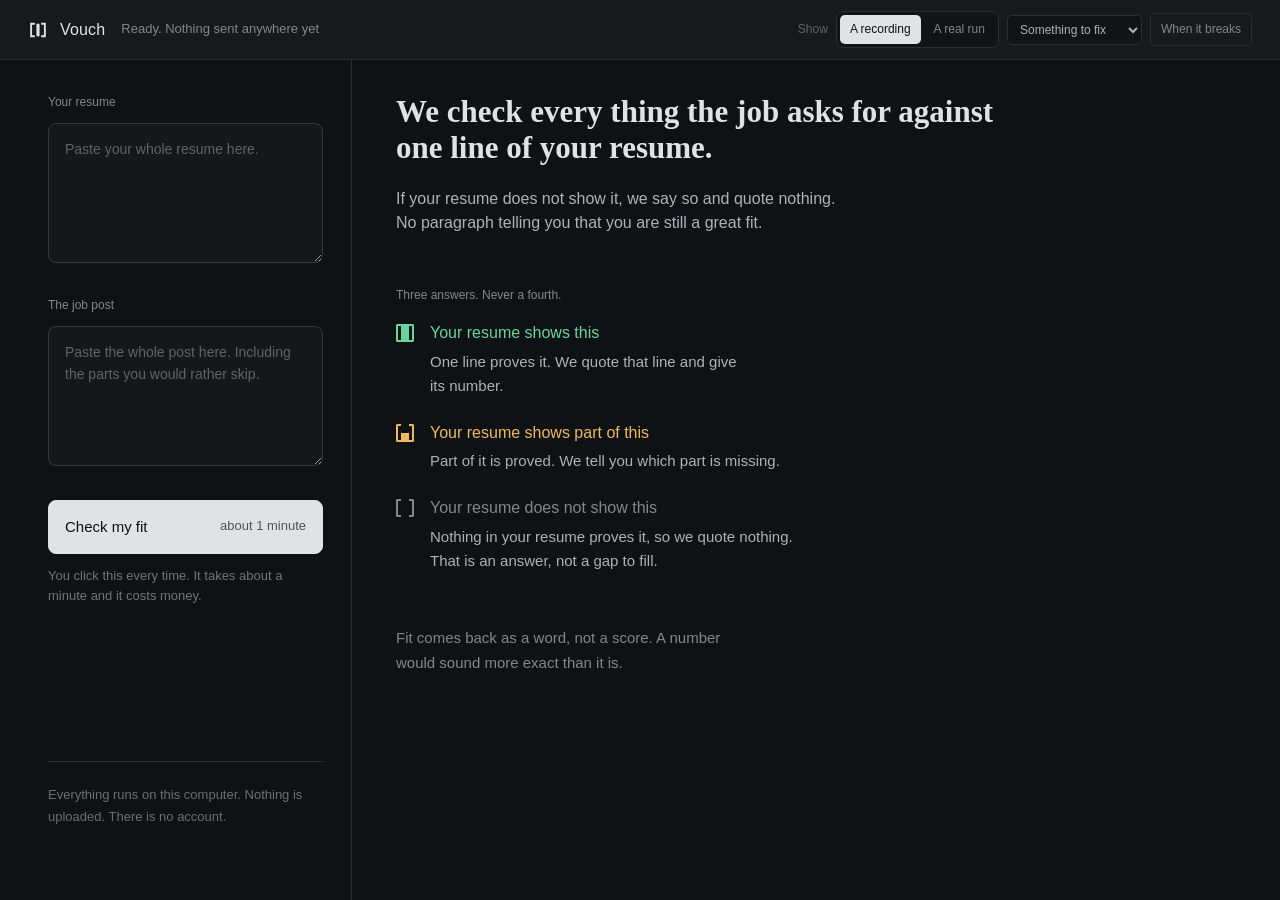
==== web/index.html @ bde1e0f3 "Add the page: the answer first, the evidence under it, the working folded away No build step, no fra" ====
<!doctype html>
<html lang="en">
<head>
<meta charset="utf-8">
<meta name="viewport" content="width=device-width, initial-scale=1">
<title>Vouch</title>
<!-- design/assets/favicon.svg, inline as a data URI. A <link> to a file would
     be a fetch, and a missing one is a 404 on every page load. -->
<link rel="icon" href="data:image/svg+xml,<svg xmlns=&quot;http://www.w3.org/2000/svg&quot; viewBox=&quot;0 0 16 16&quot;><rect width=&quot;16&quot; height=&quot;16&quot; fill=&quot;%2322262e&quot;/><path d=&quot;M5.5 3 H2.5 V13 H5.5&quot; fill=&quot;none&quot; stroke=&quot;%23f4f5f7&quot; stroke-width=&quot;1.5&quot;/><path d=&quot;M10.5 3 H13.5 V13 H10.5&quot; fill=&quot;none&quot; stroke=&quot;%23f4f5f7&quot; stroke-width=&quot;1.5&quot;/><rect x=&quot;7&quot; y=&quot;3&quot; width=&quot;2&quot; height=&quot;10&quot; fill=&quot;%23f4f5f7&quot;/></svg>">
<!-- tokens.css first: styles.css is written entirely in its variables and has
     no colour, size or radius of its own. See the header of tokens.css for why
     it is a copy rather than an import of design/tokens.css. -->
<link rel="stylesheet" href="tokens.css">
<link rel="stylesheet" href="styles.css">
</head>
<body>

<header class="top">
  <div class="brand">
    <!-- design/assets/mark.svg, inline so nothing is fetched. It takes its
         colour from the parent, which is why there is no fill here. -->
    <svg class="logo" viewBox="0 0 32 32" width="20" height="20" role="img" aria-label="Vouch">
      <path d="M11 6 H5 V26 H11" fill="none" stroke="currentColor" stroke-width="3"/>
      <path d="M21 6 H27 V26 H21" fill="none" stroke="currentColor" stroke-width="3"/>
      <rect x="13.5" y="6" width="5" height="20" fill="currentColor"/>
    </svg>
    <span class="wordmark">Vouch</span>
  </div>

  <p id="status" class="header-note" role="status" aria-live="polite">Nothing loaded yet</p>

  <div class="top-gap"></div>

  <!-- The demo controls. Not part of the product: they pick where the answers
       come from so the thing can be shown without spending money. -->
  <div class="demo">
    <span class="demo-label">Show</span>

    <div class="segment" role="radiogroup" aria-label="Where the answers come from">
      <label><input type="radio" name="mode" value="fixture" checked><span>A recording</span></label>
      <label><input type="radio" name="mode" value="live"><span>A real run</span></label>
    </div>

    <label class="offscreen" for="fixture">Which recording</label>
    <select id="fixture">
      <option value="summary" selected>Something to fix</option>
      <option value="clean">Nothing to fix</option>
      <option value="recorded">The first recording</option>
    </select>

    <button id="error-preview" class="quiet" type="button">When it breaks</button>
  </div>
</header>

<div class="frame">

  <!-- ============================ SET UP THE RUN ============================ -->
  <aside class="rail">

    <section class="rail-block">
      <label class="rail-label" for="resume">Your resume</label>
      <textarea id="resume" spellcheck="false"
                placeholder="Paste your whole resume here."></textarea>
      <p id="resume-foot" class="rail-foot" hidden></p>
    </section>

    <section class="rail-block">
      <label class="rail-label" for="post">The job post</label>
      <textarea id="post" spellcheck="false"
                placeholder="Paste the whole post here. Including the parts you would rather skip."></textarea>
      <p id="post-foot" class="rail-foot" hidden></p>
    </section>

    <section class="rail-block">
      <button id="run" class="run" type="button">
        <span class="run-label">Check my fit</span>
        <span class="run-meta">about 1 minute</span>
      </button>
      <p id="run-note" class="rail-note">You click this every time. It takes about a minute and it costs money.</p>
    </section>

    <div class="rail-gap"></div>

    <p class="rail-privacy">Everything runs on this computer. Nothing is uploaded. There is no account.</p>
  </aside>

  <!-- ================================ ANSWERS ============================== -->
  <main>

    <!-- ---------- nothing loaded ---------- -->
    <section id="intro" class="intro">
      <h1>We check every thing the job asks for against one line of your resume.</h1>
      <p class="intro-lead">If your resume does not show it, we say so and quote nothing. No paragraph telling you that you are still a great fit.</p>

      <p class="rail-label">Three answers. Never a fourth.</p>
      <div class="legend">
        <div class="legend-row">
          <span class="mark shown" aria-hidden="true"><i class="arm-l"></i><i class="arm-r"></i><i class="fill"></i></span>
          <div>
            <p class="legend-label shown">Your resume shows this</p>
            <p class="legend-desc">One line proves it. We quote that line and give its number.</p>
          </div>
        </div>
        <div class="legend-row">
          <span class="mark partly_evidenced" aria-hidden="true"><i class="arm-l"></i><i class="arm-r"></i><i class="fill"></i></span>
          <div>
            <p class="legend-label partly">Your resume shows part of this</p>
            <p class="legend-desc">Part of it is proved. We tell you which part is missing.</p>
          </div>
        </div>
        <div class="legend-row">
          <span class="mark not_evidenced" aria-hidden="true"><i class="arm-l"></i><i class="arm-r"></i><i class="fill"></i></span>
          <div>
            <p class="legend-label not">Your resume does not show this</p>
            <p class="legend-desc">Nothing in your resume proves it, so we quote nothing. That is an answer, not a gap to fill.</p>
          </div>
        </div>
      </div>

      <p class="intro-tail">Fit comes back as a word, not a score. A number would sound more exact than it is.</p>
    </section>

    <!-- ---------- something went wrong ---------- -->
    <section id="banner" class="wrong" hidden></section>

    <!-- ---------- the answer ---------- -->
    <section id="audit" class="audit" hidden>

      <!-- while it is working -->
      <div id="live" class="live" hidden>
        <div class="live-head">
          <span id="live-title" class="live-title">Working</span>
          <span class="top-gap"></span>
          <span id="live-meta" class="live-meta"></span>
        </div>
        <p id="live-headline" class="live-headline"></p>
        <div class="live-bar" aria-hidden="true"><i></i></div>
      </div>

      <!-- level one and two: the call, then the few things that decide it -->
      <div id="summary" class="answer" hidden></div>

      <!-- level three: the working, folded away -->
      <div id="workings" class="workings" hidden>
        <button id="list-toggle" class="list-toggle" type="button"
                aria-expanded="false" aria-controls="list">
          <span id="list-chev" class="chev" aria-hidden="true">&#9656;</span>
          <span class="list-title">Everything they asked for</span>
          <span class="top-gap"></span>
          <span id="list-meta" class="list-meta"></span>
        </button>
        <p id="list-hint" class="list-hint">Open this when you want to see the working: every thing they asked for, the line we matched it to, and why.</p>
        <div id="list" class="list" hidden aria-live="polite"></div>
      </div>

    </section>

  </main>
</div>

<script src="app.js"></script>
</body>
</html>
---- web/tokens.css ----
/* ============================================================================
   A VERBATIM COPY of design/tokens.css. Do not edit this file — edit nothing,
   re-copy it:

       cp design/tokens.css web/tokens.css

   WHY A COPY EXISTS AT ALL. design/README.md says to import
   "../design/tokens.css". That works when the repository root is served
   (python3 -m http.server, opened at /web/). It cannot work when the backend
   serves the page, because `GET /{asset:path}` in src/audit/server.py resolves
   every asset inside web/ and refuses anything above it — and the backend is
   the thing listening on port 8000, which is where the extension sends people.
   So the page would be served with no tokens at all on the demo path.

   Reported in the report for 0013. The fix is the backend's to make, not this
   file's: serve design/ as well, and this copy goes away.
   ========================================================================= */

/* ============================================================================
   Vouch — design tokens
   ----------------------------------------------------------------------------
   Every value the UI uses. If you need one that is not in here, that is a bug
   in this file — say so. Do not invent one.

   Dark theme. There is no light theme and there is no toggle.

   Decision 0002: nothing leaves the machine. No web fonts, no CDN, no external
   asset. This file has no @import and no url() that points off disk.

   HOW THIS FILE IS ORGANISED
   ---------------------------------------------------------------------------
   Two layers, and you normally only touch the first:

     1. ROLES    --v-ink-2, --v-bg-1, --v-shown. Named for the job they do.
                 Reach for these. They are what the design is written in.

     2. STEPS    --v-ink-700, --v-bg-212. Named for their own lightness.
                 There when you are matching an artboard pixel for pixel and
                 the role you want does not exist yet. Every step below is
                 one that an artboard in design/canvas/ actually uses.

   A role is an alias for a step. They are never two different colours.
   ========================================================================= */

:root {

  /* ==========================================================================
     1 · GROUND AND INK
     ----------------------------------------------------------------------
     Cool near-black, hue 250. The contrast is deliberately pulled back:
     full white on near-black was too hard to read for long. --v-ink stops
     at 0.915, not 1.0, and the surfaces sit close together.

     Do not push these apart again.
     ====================================================================== */

  /* --- surfaces, the roles ---------------------------------------------- */
  --v-bg-0:        oklch(0.180 0.008 250);  /* app ground                    */
  --v-bg-1:        oklch(0.215 0.008 250);  /* panels, the header, cards     */
  --v-bg-2:        oklch(0.250 0.008 250);  /* quote blocks, filled fields   */
  --v-bg-3:        oklch(0.290 0.009 250);  /* hover, pressed                */

  /* --- surfaces, every step the artboards use ---------------------------- */
  --v-bg-190:      oklch(0.190 0.008 250);  /* a trough a control sits in    */
  --v-bg-205:      oklch(0.205 0.008 250);  /* an inset well: the drop zone,
                                               the empty paste box, the
                                               resume text                   */
  --v-bg-212:      oklch(0.212 0.008 250);  /* a row in a list, a table cell */
  --v-bg-225:      oklch(0.225 0.008 250);  /* the footer strip on a card    */
  --v-bg-232:      oklch(0.232 0.008 250);  /* the "write this" cell         */
  --v-bg-235:      oklch(0.235 0.008 250);  /* a chip on something waiting   */
  --v-bg-252:      oklch(0.252 0.008 250);  /* the quote block in the panel  */
  --v-bg-265:      oklch(0.265 0.008 250);  /* a chip on something settled   */

  /* --- lines ------------------------------------------------------------- */
  --v-line:        oklch(0.300 0.009 250);  /* dividers on the page          */
  --v-line-panel:  oklch(0.285 0.009 250);  /* dividers inside the panel.
                                               One step softer, because the
                                               panel is small and busy.      */
  --v-line-strong: oklch(0.400 0.011 250);  /* field borders, dashed drops   */
  --v-line-270:    oklch(0.270 0.009 250);  /* the border of a dead control  */
  --v-line-330:    oklch(0.330 0.010 250);  /* a quiet pill button           */
  --v-line-340:    oklch(0.340 0.010 250);  /* the paste box                 */
  --v-line-380:    oklch(0.380 0.011 250);  /* a second button in the panel  */

  /* --- ink, the roles ---------------------------------------------------- */
  --v-ink:         oklch(0.915 0.005 250);  /* primary text                  */
  --v-ink-2:       oklch(0.760 0.010 250);  /* explanations                  */
  --v-ink-3:       oklch(0.620 0.010 250);  /* labels, secondary notes       */
  --v-ink-4:       oklch(0.500 0.010 250);  /* waiting, disabled             */
  --v-ink-strong:  oklch(0.940 0.005 250);  /* the one sentence under the
                                               answer, and text on a wash    */
  --v-ink-on-light:oklch(0.180 0.008 250);  /* text on a --v-ink button.
                                               Same value as --v-bg-0.       */

  /* --- ink, every step the artboards use --------------------------------- */
  --v-ink-970:     oklch(0.970 0.004 250);  /* selected text                 */
  --v-ink-900:     oklch(0.900 0.005 250);  /* a line you are told to fix    */
  --v-ink-860:     oklch(0.860 0.008 250);  /* a second button's label       */
  --v-ink-800:     oklch(0.800 0.010 250);  /* the meta beside "Working"     */
  --v-ink-780:     oklch(0.780 0.010 250);  /* body inside a panel warning   */
  --v-ink-720:     oklch(0.720 0.010 250);  /* a count's label in the panel  */
  --v-ink-700:     oklch(0.700 0.010 250);  /* secondary prose on the page   */
  --v-ink-680:     oklch(0.680 0.010 250);  /* a note under an item          */
  --v-ink-660:     oklch(0.660 0.010 250);  /* the trace, before and after   */
  --v-ink-640:     oklch(0.640 0.010 250);  /* the "do not write this" cell  */
  --v-ink-600:     oklch(0.600 0.010 250);  /* small labels in the panel     */
  --v-ink-560:     oklch(0.560 0.010 250);  /* small labels on the page      */
  --v-ink-540:     oklch(0.540 0.010 250);  /* the faintest readable note    */
  --v-ink-520:     oklch(0.520 0.010 250);  /* the badge when it is asleep   */
  --v-ink-440:     oklch(0.440 0.010 250);  /* meta on a --v-ink button      */
  --v-ink-350:     oklch(0.350 0.010 250);  /* the mark on something not yet
                                               answered. Barely there.       */
  --v-ink-300:     oklch(0.300 0.010 250);  /* an unlit tick on the meter    */

  /* ==========================================================================
     2 · THE THREE ANSWERS. NEVER A FOURTH.
     ----------------------------------------------------------------------
     The mark carries the meaning: full bracket, half bracket, empty bracket.
     Colour is the second signal, never the only one. Test it with colour off.

     "Does not show" has no hue ON PURPOSE. Do not make it red. Nothing went
     wrong — the resume just does not say it.
     ====================================================================== */

  --v-shown:       oklch(0.790 0.125 160);
  --v-shown-wash:  oklch(0.238 0.016 160);  /* behind a quoted line          */

  --v-partly:      oklch(0.815 0.125 80);
  --v-partly-wash: oklch(0.242 0.016 80);

  --v-not:         oklch(0.620 0.010 250);  /* the same value as --v-ink-3   */
  --v-not-wash:    oklch(0.235 0.008 250);

  /* ==========================================================================
     3 · THE AGENT ACCENT (rose)
     ----------------------------------------------------------------------
     RESERVED. Rose means one thing: the app is working on this right now.
     When the run finishes, the rose leaves the screen.

     It is never an answer, never a plain button, never decoration.
     ====================================================================== */

  --v-agent:       oklch(0.760 0.130 330);  /* the bar, the dot, the mark    */
  --v-agent-bright:oklch(0.840 0.110 330);  /* text on a wash, link hover    */
  --v-agent-hover: oklch(0.700 0.130 330);  /* a link's underline on hover   */
  --v-agent-dim:   oklch(0.470 0.080 330);  /* the trace's left edge         */
  --v-agent-track: oklch(0.320 0.028 330);  /* the groove under the bar      */
  --v-agent-wash:  oklch(0.265 0.038 330);  /* the "working" callout         */
  --v-agent-row:   oklch(0.245 0.026 330);  /* the one row being worked on   */

  /* ==========================================================================
     4 · WHEN SOMETHING GOES WRONG
     ----------------------------------------------------------------------
     Red lives here and nowhere else. An answer is never red.
     ====================================================================== */

  --v-error:       oklch(0.780 0.130 25);   /* the heading, the status word  */
  --v-error-text:  oklch(0.800 0.020 25);   /* the detail line               */
  --v-error-line:  oklch(0.440 0.030 25);   /* "Start again" border          */
  --v-error-wash:  oklch(0.265 0.048 25);   /* the whole callout             */
  --v-error-code:  oklch(0.225 0.028 25);   /* the detail block, panel       */
  --v-error-code-page: oklch(0.215 0.022 25); /* the detail block, page.
                                               Darker: the page's callout
                                               is already a lighter wash.    */
  --v-ink-on-error: oklch(0.900 0.010 250); /* "Start again". --v-ink-900
                                               with a little more chroma, so
                                               it does not go flat and grey
                                               against the red wash.         */

  /* ==========================================================================
     5 · THE ANSWER MARK
     ----------------------------------------------------------------------
     Two brackets and a fill bar. Built from three absolutely-positioned
     pieces inside a square box: a left arm, a right arm, and a fill that
     rises from the bottom to 100% / 50% / 0%.

     The fill level is what survives greyscale and colour blindness.
     Three sizes, and each one has its own arm width and stroke. Do not
     scale one of the others with a transform — the stroke goes wrong.
     ====================================================================== */

  --v-mark-size:        18px;  /* the page                                   */
  --v-mark-arm:          5px;  /* width of each bracket arm                  */
  --v-mark-stroke:       2px;
  --v-mark-radius:       2px;  /* on the outer corners only                  */

  --v-mark-p-size:      15px;  /* the panel                                  */
  --v-mark-p-arm:        4px;
  --v-mark-p-stroke:     2px;
  --v-mark-p-radius:     2px;

  --v-mark-lg-size:     30px;  /* the foundations board, showing it off      */
  --v-mark-lg-arm:       9px;
  --v-mark-lg-stroke:    3px;
  --v-mark-lg-radius:    3px;

  --v-mark-quiet-opacity: 0.45;  /* an empty bracket used as an empty state  */

  /* ==========================================================================
     6 · TYPE
     ----------------------------------------------------------------------
     Three families. No file is fetched at runtime and none ships today, so
     every stack below resolves to a face already on the machine. That is
     what the artboards render with, and it is the intended look.

     To bundle real faces later: drop the .woff2 files in design/assets/fonts/
     and uncomment the @font-face block at the bottom of this file. Nothing
     else changes.

     THE MONO RULE, above every other type rule:
     --v-font-mono is for lines quoted out of the resume and the line-number
     gutter beside them. Nothing else. Not labels, not buttons, not counts,
     not filenames, not the agent trace. Mono means "this came out of your
     resume and we did not touch it."
     ====================================================================== */

  --v-font-display: "Vouch Slab", Rockwell, "Bookman Old Style", Georgia, serif;
  --v-font-ui:      "Vouch Sans", "Helvetica Neue", Helvetica, Arial, sans-serif;
  --v-font-mono:    "Vouch Mono", ui-monospace, "SF Mono", Menlo, Consolas, monospace;

  --v-weight-regular: 400;
  --v-weight-medium:  500;
  --v-weight-bold:    700;   /* the display face only. It has no other cut. */

  /* --- the page ---------------------------------------------------------- */
  --v-text-answer:  38px;  --v-lh-answer:  1.10;  /* "Worth applying."       */
  --v-text-display: 31px;  --v-lh-display: 1.15;  /* the page's own title    */
  --v-text-section: 23px;  --v-lh-section: 1.30;  /* section headings        */
  --v-text-count:   22px;  --v-lh-flat:    1;     /* a count, and the error
                                                     heading at 1.25         */
  --v-text-callout: 21px;                          /* a slab line in a card  */
  --v-text-live:    20px;                          /* the "working" headline */
  --v-text-lead:    18px;  --v-lh-lead:    1.55;  /* the one-sentence call   */
  --v-text-item:    17px;  --v-lh-item:    1.40;  /* one-line list items     */
  --v-text-note:    16px;  --v-lh-note:    1.50;  /* intro prose, the
                                                     wordmark, a job title   */
  --v-text-body:    15px;  --v-lh-body:    1.60;  /* explanations, buttons   */
  --v-text-small:   14px;                          /* a verdict word, a
                                                     back link, the trace    */
  --v-text-label:   12px;  --v-lh-label:   1.40;  /* small labels            */
  --v-text-quote:   13px;  --v-lh-quote:   1.70;  /* mono, word for word     */

  --v-lh-tight:     1.25;  /* the error heading, a two-line slab line        */
  --v-lh-resume:    1.95;  /* the resume, shown line by line with numbers    */

  /* --- the panel, 380px -------------------------------------------------- */
  --v-text-p-answer:  28px;
  --v-text-p-count:   36px;  /* the quick word match. The only big number
                                in the product, and it is not a score.       */
  --v-text-p-of:      20px;  /* the "of 9" beside it                         */
  --v-text-p-section: 17px;
  --v-text-p-body:    14px;  --v-lh-p-item: 1.45;
  --v-text-p-note:    13px;
  --v-text-p-label:   11px;
  --v-text-p-quote:   12px;  --v-lh-p-quote: 1.65;

  /* ==========================================================================
     7 · SPACE
     ----------------------------------------------------------------------
     A 4px base. This scale governs the gaps BETWEEN things. Padding inside
     a component is given on the component itself, in section 8 and on the
     artboards — a card's 22px/24px is a property of that card, not a step
     on a scale.

     Sections on the page are --v-s-7 apart. Give it room.
     ====================================================================== */

  --v-s-1:  4px;
  --v-s-2:  8px;
  --v-s-3: 12px;
  --v-s-4: 16px;
  --v-s-5: 22px;
  --v-s-6: 34px;
  --v-s-7: 52px;   /* between sections of the answer                         */
  --v-s-8: 72px;   /* between sections of the foundations board              */

  /* ==========================================================================
     8 · LAYOUT
     ----------------------------------------------------------------------
     The measurements you cannot derive from the scale.
     ====================================================================== */

  --v-page-max:      1240px;  /* the whole app                               */
  --v-answer-max:     760px;  /* the answer column. Prose caps tighter, in
                                 ch, on the element itself.                  */
  --v-setup-col:      332px;  /* the left rail where you set the run up      */
  --v-header-h:        60px;
  --v-page-pad-x:      44px;  /* the main column's own side padding          */
  --v-rail-pad-x:      28px;  /* the left rail's                             */
  --v-quote-edge:       3px;  /* the coloured left edge on a quote block     */

  --v-ext-width:      380px;  /* the panel. Chrome decides this, not us.     */
  --v-ext-pad-x:       18px;  /* leaves 344px of content. Design to that.    */
  --v-ext-toolbar-h:   38px;

  --v-badge-size:      16px;  /* the toolbar mark. Its real home.            */
  --v-badge-dot:        7px;  /* the rose dot that says "a job post is here" */

  /* ==========================================================================
     9 · RADIUS
     ----------------------------------------------------------------------
     Softened on purpose. This is a careful second opinion, not a terminal.
     ====================================================================== */

  --v-radius-1:    2px;   /* the mark's own corners, a progress bar          */
  --v-radius-tick: 4px;   /* a tick on the quick-match meter                 */
  --v-radius-2:    5px;   /* a control inside a control                      */
  --v-radius-tab:  7px;   /* a group of small buttons                        */
  --v-radius-3:    8px;   /* buttons, inputs, quote blocks                   */
  --v-radius-4:   10px;   /* cards, callouts, the browser toolbar strip      */
  --v-radius-5:   12px;   /* the panel itself                                */
  --v-radius-lg:   3px;   /* the large mark's corners                        */
  --v-radius-pill: 999px;

  /* ==========================================================================
     10 · MOTION
     ----------------------------------------------------------------------
     There is almost none, and all of it means the same thing: the app is
     working on this right now. Nothing animates once the run is finished.
     ====================================================================== */

  --v-dur-fast:        120ms;
  --v-dur-base:        200ms;
  --v-dur-pulse:      1500ms;  /* the mark and the live line, breathing      */
  --v-dur-sweep:      1700ms;  /* the bar on the page                        */
  --v-dur-sweep-p:    1200ms;  /* the bar in the panel. Smaller, so faster.  */
  --v-ease:           cubic-bezier(0.2, 0, 0.2, 1);

  /* ==========================================================================
     11 · FOCUS
     ----------------------------------------------------------------------
     One ring, everywhere, and it is never removed. Rose, because focus is
     the one other thing on screen that is about what is happening now.
     ====================================================================== */

  --v-focus-ring:   0 0 0 2px oklch(0.760 0.130 330 / 0.5);
  --v-focus-offset: 2px;
  --v-tap-min:      44px;   /* nothing clickable is smaller than this        */

  /* ==========================================================================
     12 · NOT OURS
     ----------------------------------------------------------------------
     These belong to the browser. They appear on the artboards so the panel
     can be seen in the place it actually lives. Never paint with them.
     ====================================================================== */

  --v-chrome-toolbar: oklch(0.245 0.006 250);  /* Chrome's toolbar           */
  --v-chrome-ground:  oklch(0.145 0.006 250);  /* the board behind a panel   */
}

/* ============================================================================
   Anyone who has asked their system to stop moving things gets no motion.
   This is not a preference we override. The rose still marks what is being
   worked on; it just stops breathing.
   ========================================================================= */
@media (prefers-reduced-motion: reduce) {
  :root {
    --v-dur-fast:     0ms;
    --v-dur-base:     0ms;
    --v-dur-pulse:    0ms;
    --v-dur-sweep:    0ms;
    --v-dur-sweep-p:  0ms;
  }
}

/* ============================================================================
   Bundled faces. No file ships today, so this stays commented and the stacks
   in section 6 fall through to what is already on the machine.

   To turn it on: put the four .woff2 files in design/assets/fonts/ and
   uncomment. Never point these at a URL.

@font-face { font-family:"Vouch Slab"; src:url("./assets/fonts/slab-700.woff2") format("woff2"); font-weight:700; font-display:block; }
@font-face { font-family:"Vouch Sans"; src:url("./assets/fonts/sans-400.woff2") format("woff2"); font-weight:400; font-display:block; }
@font-face { font-family:"Vouch Sans"; src:url("./assets/fonts/sans-500.woff2") format("woff2"); font-weight:500; font-display:block; }
@font-face { font-family:"Vouch Mono"; src:url("./assets/fonts/mono-400.woff2") format("woff2"); font-weight:400; font-display:block; }
   ========================================================================= */
---- web/styles.css ----
/* ============================================================================
   Vouch — the page.

   Every colour, type step and radius in this file is a variable out of
   tokens.css. There is no literal colour here and no font stack. If you find
   one, it is a bug in this file.

   Lengths are the one exception, and tokens.css sanctions it: section 7 says
   the space scale governs the gaps BETWEEN things, while the padding inside a
   component is a property of that component. So section rhythm is --v-s-*, and
   a card's own 14px/16px inset is written here, matching the artboard.

   Reference: design/canvas/Web.dc.html.
   ========================================================================= */

:root {
  /* THE ONE GAP, and it is a naming gap rather than a missing value.
     Web.dc.html sets 13px sans text in eighteen places: the header note, the
     rail's sub-lines, every quote caption, the run button's meta, the trace.
     tokens.css has 13px twice — --v-text-quote, which its own comment reserves
     for mono, and --v-text-p-note, which is the panel's cut. The page has no
     sans role at 13px.

     This alias points at the panel's token so the number still has exactly one
     source. When design adds a page-level role, this line is the only thing
     that changes. Reported in docs/reports/0013. */
  --page-note: var(--v-text-p-note);
}

* { box-sizing: border-box; }

/* `hidden` must win. Half the blocks on this page carry a `display` rule of
   their own, and a plain `display:flex` beats the browser's own `[hidden]`
   default -- which is a silent bug: the element is hidden in the markup and on
   screen anyway. */
[hidden] { display: none !important; }

html, body { margin: 0; padding: 0; }

body {
  background: var(--v-bg-0);
  color: var(--v-ink);
  font-family: var(--v-font-ui);
  font-size: var(--v-text-body);
  font-weight: var(--v-weight-regular);
  line-height: var(--v-lh-body);
  -webkit-font-smoothing: antialiased;
}

::selection { background: var(--v-agent-dim); color: var(--v-ink-970); }

/* One ring, everywhere, never removed. */
:focus-visible {
  outline: none;
  box-shadow: var(--v-focus-ring);
  border-radius: var(--v-radius-2);
}

.offscreen {
  position: absolute;
  width: 1px; height: 1px;
  margin: -1px; padding: 0; border: 0;
  clip-path: inset(50%);
  overflow: hidden;
  white-space: nowrap;
}

.top-gap { flex: 1; }

/* ============================================================================
   THE HEADER
   ========================================================================= */

.top {
  position: sticky;
  top: 0;
  z-index: 20;
  display: flex;
  align-items: center;
  gap: var(--v-s-4);
  height: var(--v-header-h);
  padding: 0 var(--v-rail-pad-x);
  background: var(--v-bg-1);
  border-bottom: 1px solid var(--v-line);
}

.brand { display: flex; align-items: center; gap: var(--v-s-3); flex: none; color: var(--v-ink); }
.logo { display: block; }
.wordmark {
  font-size: var(--v-text-note);
  font-weight: var(--v-weight-medium);
  letter-spacing: 0.01em;
}

.header-note {
  margin: 0;
  flex: none;
  font-size: var(--page-note);
  color: var(--v-ink-3);
}

/* ---- the demo controls -------------------------------------------------- */

.demo { display: flex; align-items: center; gap: var(--v-s-2); flex: none; }
.demo-label { font-size: var(--v-text-label); color: var(--v-ink-4); }

.segment {
  display: flex;
  gap: 3px;
  padding: 3px;
  background: var(--v-bg-190);
  border: 1px solid var(--v-line);
  border-radius: var(--v-radius-tab);
}
.segment label {
  position: relative;
  font-size: var(--v-text-label);
  padding: 5px 10px;
  border-radius: var(--v-radius-2);
  color: var(--v-ink-3);
  cursor: pointer;
}
.segment input { position: absolute; opacity: 0; inset: 0; margin: 0; cursor: pointer; }
.segment label:has(input:checked) { background: var(--v-ink); color: var(--v-bg-0); }
.segment label:has(input:focus-visible) { box-shadow: var(--v-focus-ring); }

#fixture {
  font: inherit;
  font-size: var(--v-text-label);
  padding: 6px 8px;
  color: var(--v-ink-2);
  background: var(--v-bg-190);
  border: 1px solid var(--v-line);
  border-radius: var(--v-radius-2);
  cursor: pointer;
}
#fixture:disabled { color: var(--v-ink-4); border-color: var(--v-line-270); cursor: default; }

button.quiet {
  font: inherit;
  font-size: var(--v-text-label);
  padding: 6px 10px;
  color: var(--v-ink-3);
  background: none;
  border: 1px solid var(--v-line);
  border-radius: var(--v-radius-2);
  cursor: pointer;
}
button.quiet:hover:enabled { color: var(--v-ink); background: var(--v-bg-3); }
button.quiet:disabled { color: var(--v-ink-4); border-color: var(--v-line-270); cursor: default; }

/* ============================================================================
   THE FRAME: a left rail to set the run up, the answers on the right.

   This is what stops five full-width blocks pushing the list below the fold.
   ========================================================================= */

.frame {
  display: grid;
  grid-template-columns: var(--v-setup-col) minmax(0, 1fr);
  align-items: start;
  max-width: var(--v-page-max);
  margin: 0 auto;
}

/* ---- the rail ----------------------------------------------------------- */

.rail {
  display: flex;
  flex-direction: column;
  gap: var(--v-s-6);
  padding: var(--v-s-6) var(--v-rail-pad-x) var(--v-s-8);
  min-height: calc(100vh - var(--v-header-h));
  border-right: 1px solid var(--v-line);
}

.rail-block { display: flex; flex-direction: column; gap: var(--v-s-3); }

.rail-label {
  margin: 0;
  font-size: var(--v-text-label);
  font-weight: var(--v-weight-medium);
  line-height: var(--v-lh-label);
  color: var(--v-ink-3);
}

.rail textarea {
  font: inherit;
  font-size: var(--v-text-p-body);
  line-height: var(--v-lh-body);
  min-height: 140px;
  resize: vertical;
  padding: 14px 16px;
  color: var(--v-ink);
  background: var(--v-bg-205);
  border: 1px solid var(--v-line-340);
  border-radius: var(--v-radius-3);
}
.rail textarea::placeholder { color: var(--v-ink-4); }
/* Once there is something in it, the well becomes a card. */
.rail textarea.filled { background: var(--v-bg-2); border-color: var(--v-line); }

/* The strip under the post, once we know what it asks for. */
.rail-foot {
  margin: 0;
  padding: 11px 16px;
  font-size: var(--page-note);
  color: var(--v-ink-3);
  background: var(--v-bg-225);
  border-radius: var(--v-radius-3);
}

button.run {
  font: inherit;
  font-size: var(--v-text-body);
  font-weight: var(--v-weight-medium);
  min-height: var(--v-tap-min);
  width: 100%;
  padding: 14px 16px;
  display: flex;
  align-items: center;
  justify-content: space-between;
  gap: var(--v-s-3);
  text-align: left;
  cursor: pointer;
  border-radius: var(--v-radius-3);
  color: var(--v-ink-on-light);
  background: var(--v-ink);
  border: 1px solid var(--v-ink);
}
button.run .run-meta {
  font-weight: var(--v-weight-regular);
  font-size: var(--page-note);
  color: var(--v-ink-440);
}

/* Stop. Rose, because stopping is about what is happening right now. */
button.run.stopping {
  color: var(--v-agent);
  background: none;
  border-color: var(--v-agent-dim);
}
button.run.stopping .run-meta { color: var(--v-ink-4); }

/* Finished, or nothing to do yet. */
button.run.secondary {
  color: var(--v-ink-2);
  background: none;
  border-color: var(--v-line-strong);
}
button.run.secondary .run-meta { color: var(--v-ink-4); }

button.run:disabled {
  color: var(--v-ink-4);
  background: none;
  border-color: var(--v-line-270);
  cursor: not-allowed;
}
button.run:disabled .run-meta { color: var(--v-ink-4); }

.rail-note {
  margin: 0;
  font-size: var(--page-note);
  line-height: var(--v-lh-lead);
  color: var(--v-ink-560);
}

.rail-gap { flex: 1; }

.rail-privacy {
  margin: 0;
  padding-top: var(--v-s-5);
  font-size: var(--page-note);
  line-height: var(--v-lh-quote);
  color: var(--v-ink-540);
  border-top: 1px solid var(--v-line);
}

/* ---- the answer column -------------------------------------------------- */

main { padding: var(--v-s-6) var(--v-page-pad-x) var(--v-s-8); min-width: 0; }

/* ============================================================================
   THE MARK. Two arms and a fill that rises from the bottom to 100 / 50 / 0.

   The fill level is what carries the answer in greyscale and to a colour-blind
   reader. Colour is the second signal and never the only one.
   ========================================================================= */

.mark {
  position: relative;
  flex: none;
  display: block;
  width: var(--v-mark-size);
  height: var(--v-mark-size);
  color: var(--v-ink-350);
}
.mark i { position: absolute; }
.mark .arm-l, .mark .arm-r {
  top: 0; bottom: 0;
  width: var(--v-mark-arm);
  border: var(--v-mark-stroke) solid currentColor;
}
.mark .arm-l { left: 0;  border-right: none; border-radius: var(--v-mark-radius) 0 0 var(--v-mark-radius); }
.mark .arm-r { right: 0; border-left: none;  border-radius: 0 var(--v-mark-radius) var(--v-mark-radius) 0; }
.mark .fill {
  left: var(--v-mark-arm);
  right: var(--v-mark-arm);
  bottom: 0;
  height: 0;
  background: currentColor;
}

.mark.evidenced, .mark.shown        { color: var(--v-shown);  }
.mark.evidenced .fill,
.mark.shown .fill                   { height: 100%; }

.mark.partly_evidenced              { color: var(--v-partly); }
.mark.partly_evidenced .fill        { height: 50%; }

.mark.not_evidenced                 { color: var(--v-not);    }
.mark.not_evidenced .fill           { height: 0; }

/* Being worked on right now. Rose, empty, breathing. */
.mark.working                       { color: var(--v-agent); }
.mark.working .fill                 { height: 0; }
.mark.working { animation: vpulse var(--v-dur-pulse) var(--v-ease) infinite; }

.mark.quiet { opacity: var(--v-mark-quiet-opacity); }

@keyframes vpulse { 0%, 100% { opacity: 0.45; } 50% { opacity: 1; } }
@keyframes vsweep { 0% { transform: translateX(-100%); } 100% { transform: translateX(320%); } }

/* ============================================================================
   NOTHING LOADED
   ========================================================================= */

.intro { display: flex; flex-direction: column; max-width: 620px; }

.intro h1 {
  margin: 0 0 var(--v-s-5);
  font-family: var(--v-font-display);
  font-weight: var(--v-weight-bold);
  font-size: var(--v-text-display);
  line-height: var(--v-lh-display);
  text-wrap: pretty;
}
.intro-lead {
  margin: 0 0 var(--v-s-7);
  max-width: 50ch;
  font-size: var(--v-text-note);
  line-height: var(--v-lh-note);
  color: var(--v-ink-2);
  text-wrap: pretty;
}
.intro .rail-label { margin-bottom: var(--v-s-4); }

.legend { display: flex; flex-direction: column; gap: var(--v-s-5); }
.legend-row { display: flex; align-items: flex-start; gap: var(--v-s-4); }
.legend-row .mark { margin-top: 4px; }

.legend-label {
  margin: 0;
  font-size: var(--v-text-note);
  font-weight: var(--v-weight-medium);
}
.legend-label.shown  { color: var(--v-shown);  }
.legend-label.partly { color: var(--v-partly); }
.legend-label.not    { color: var(--v-not);    }

.legend-desc {
  margin: var(--v-s-1) 0 0;
  max-width: 46ch;
  font-size: var(--v-text-body);
  color: var(--v-ink-2);
  text-wrap: pretty;
}

.intro-tail {
  margin: var(--v-s-7) 0 0;
  max-width: 44ch;
  font-size: var(--v-text-body);
  line-height: var(--v-lh-quote);
  color: var(--v-ink-3);
}

/* ============================================================================
   SOMETHING WENT WRONG. Red lives here and nowhere else.
   ========================================================================= */

.wrong {
  display: flex;
  flex-direction: column;
  max-width: 600px;
  padding: 28px 30px;
  background: var(--v-error-wash);
  border-radius: var(--v-radius-4);
}
.wrong-where {
  margin: 0 0 var(--v-s-3);
  font-size: var(--page-note);
  color: var(--v-error);
}
.wrong h2 {
  margin: 0 0 var(--v-s-3);
  font-family: var(--v-font-display);
  font-weight: var(--v-weight-bold);
  font-size: var(--v-text-count);
  line-height: var(--v-lh-tight);
  text-wrap: pretty;
}
.wrong-lead {
  margin: 0;
  font-size: var(--v-text-note);
  color: var(--v-ink-strong);
  text-wrap: pretty;
}
.wrong-detail {
  margin: var(--v-s-5) 0 0;
  padding: 14px 16px;
  font-size: var(--page-note);
  line-height: var(--v-lh-note);
  color: var(--v-error-text);
  background: var(--v-error-code-page);
  border-radius: var(--v-radius-3);
}
.wrong-actions { display: flex; gap: var(--v-s-3); flex-wrap: wrap; margin-top: var(--v-s-5); }
.wrong-actions button {
  font: inherit;
  font-size: var(--v-text-body);
  min-height: var(--v-tap-min);
  padding: 12px 18px;
  cursor: pointer;
  border-radius: var(--v-radius-3);
  color: var(--v-ink-on-error);
  background: none;
  border: 1px solid var(--v-error-line);
}

/* ============================================================================
   THE ANSWER
   ========================================================================= */

.audit { display: flex; flex-direction: column; max-width: var(--v-answer-max); }

/* ---- while it is working ------------------------------------------------ */

.live {
  display: flex;
  flex-direction: column;
  padding: 22px 24px;
  margin-bottom: var(--v-s-6);
  background: var(--v-agent-wash);
  border-radius: var(--v-radius-4);
}
.live-head { display: flex; align-items: baseline; gap: var(--v-s-3); flex-wrap: wrap; }
.live-title { font-size: var(--page-note); color: var(--v-agent-bright); }
.live-meta  { font-size: var(--page-note); color: var(--v-ink-800); }

.live-headline {
  margin: var(--v-s-3) 0 0;
  font-family: var(--v-font-display);
  font-weight: var(--v-weight-bold);
  font-size: var(--v-text-live);
  line-height: var(--v-lh-section);
  text-wrap: pretty;
}

.live-bar {
  margin-top: var(--v-s-4);
  height: 3px;
  overflow: hidden;
  border-radius: var(--v-radius-1);
  background: var(--v-agent-track);
}
.live-bar i {
  display: block;
  height: 3px;
  width: 26%;
  border-radius: var(--v-radius-1);
  background: var(--v-agent);
  animation: vsweep var(--v-dur-sweep) linear infinite;
}

/* ---- level one: the call ------------------------------------------------ */

.answer { display: flex; flex-direction: column; }
/* Dimmed while one of its inputs is being looked at again. */
.answer.behind { opacity: 0.45; }

.answer-kicker {
  margin: 0 0 var(--v-s-3);
  font-size: var(--v-text-label);
  font-weight: var(--v-weight-medium);
  line-height: var(--v-lh-label);
  color: var(--v-ink-3);
}

.call {
  margin: 0 0 var(--v-s-4);
  font-family: var(--v-font-display);
  font-weight: var(--v-weight-bold);
  font-size: var(--v-text-answer);
  line-height: var(--v-lh-answer);
}

.call-why {
  margin: 0 0 var(--v-s-6);
  max-width: 52ch;
  font-size: var(--v-text-lead);
  line-height: var(--v-lh-lead);
  color: var(--v-ink-strong);
  text-wrap: pretty;
}

.counts {
  display: flex;
  gap: var(--v-s-6);
  flex-wrap: wrap;
  padding: var(--v-s-5) 0;
  margin-bottom: var(--v-s-7);
  border-top: 1px solid var(--v-line);
  border-bottom: 1px solid var(--v-line);
}
.count { display: flex; align-items: center; gap: var(--v-s-3); }
.count .n { font-size: var(--v-text-count); line-height: var(--v-lh-flat); }
.count .k { font-size: var(--v-text-body); color: var(--v-ink-700); }
.count.evidenced .n        { color: var(--v-shown);  }
.count.partly_evidenced .n { color: var(--v-partly); }
.count.not_evidenced .n    { color: var(--v-not);    }

/* ---- level two: the few things that decide it --------------------------- */

.decide { margin: 0 0 var(--v-s-7); }

.decide h2 {
  margin: 0 0 var(--v-s-1);
  font-family: var(--v-font-display);
  font-weight: var(--v-weight-bold);
  font-size: var(--v-text-section);
  line-height: var(--v-lh-section);
  text-wrap: pretty;
}
.decide-lead {
  margin: 0 0 var(--v-s-5);
  max-width: 56ch;
  font-size: var(--v-text-body);
  color: var(--v-ink-700);
  text-wrap: pretty;
}
.decide-items { display: flex; flex-direction: column; gap: var(--v-s-4); }

/* A thing they need that nothing in the resume shows. No quote block, ever:
   that silence is the product. */
.gap-item { display: flex; gap: var(--v-s-4); align-items: flex-start; }
.gap-item .mark { margin-top: 4px; }
.gap-item .what { font-size: var(--v-text-item); line-height: var(--v-lh-item); text-wrap: pretty; }
.gap-item .why {
  margin: var(--v-s-1) 0 0;
  max-width: 52ch;
  font-size: var(--v-text-body);
  color: var(--v-ink-700);
  text-wrap: pretty;
}

.line-item .why {
  margin: var(--v-s-2) 0 0;
  max-width: 54ch;
  font-size: var(--v-text-body);
  color: var(--v-ink-2);
  text-wrap: pretty;
}
.line-item.fix .why { color: var(--v-ink-900); }

/* ---- a quoted resume line, wherever it appears -------------------------- */

.quote {
  padding: 14px 16px;
  background: var(--v-bg-2);
  border-left: var(--v-quote-edge) solid var(--v-line-strong);
  border-radius: 0 var(--v-radius-3) var(--v-radius-3) 0;
}
.quote .where {
  display: block;
  margin-bottom: 7px;
  font-size: var(--v-text-label);
  color: var(--v-ink-3);
}
.quote .words {
  margin: 0;
  font-family: var(--v-font-mono);
  font-weight: var(--v-weight-regular);
  font-size: var(--v-text-quote);
  line-height: var(--v-lh-quote);
  white-space: pre-wrap;   /* the resume's own spacing survives, character
                              for character. No trimming, no smart quotes. */
}
.quote.evidenced        { border-left-color: var(--v-shown);  }
.quote.partly_evidenced { border-left-color: var(--v-partly); }
.quote.not_evidenced    { border-left-color: var(--v-not);    }

.nothing-here {
  margin: 0;
  max-width: 54ch;
  font-size: var(--v-text-body);
  color: var(--v-ink-700);
  text-wrap: pretty;
}

/* Said out loud when looking again has moved the counts past the call above. */
.behind-note {
  margin: 0 0 var(--v-s-6);
  padding: 14px 16px;
  font-size: var(--v-text-body);
  line-height: var(--v-lh-body);
  color: var(--v-ink-2);
  background: var(--v-bg-212);
  border-left: var(--v-quote-edge) solid var(--v-line-strong);
  border-radius: 0 var(--v-radius-3) var(--v-radius-3) 0;
  max-width: 56ch;
}

/* ============================================================================
   LEVEL THREE: the working, folded away.

   Reference material. It never sits above the answer. It opens by itself only
   while the run is going, because that minute is the interesting part.
   ========================================================================= */

.workings { border-top: 1px solid var(--v-line); padding-top: var(--v-s-5); }

button.list-toggle {
  font: inherit;
  display: flex;
  align-items: center;
  gap: var(--v-s-3);
  width: 100%;
  min-height: var(--v-tap-min);
  padding: 0;
  background: none;
  border: none;
  cursor: pointer;
  color: var(--v-ink);
  text-align: left;
}
.list-toggle .chev { width: 14px; flex: none; font-size: var(--page-note); color: var(--v-ink-3); }
.list-toggle .list-title { font-size: var(--v-text-item); font-weight: var(--v-weight-medium); }
.list-toggle .list-meta { font-size: var(--page-note); color: var(--v-ink-3); }

.list-hint {
  margin: var(--v-s-3) 0 0 var(--v-s-5);
  max-width: 52ch;
  font-size: var(--v-text-small);
  color: var(--v-ink-560);
}

.list { display: flex; flex-direction: column; margin-top: var(--v-s-5); }

/* ---- one requirement ---------------------------------------------------- */

.req {
  display: grid;
  grid-template-columns: var(--v-mark-size) minmax(0, 1fr);
  gap: 0 var(--v-s-4);
  padding: 20px 22px;
  margin-bottom: var(--v-s-3);
  background: var(--v-bg-212);
  border-radius: var(--v-radius-4);
}
.req > .mark { margin-top: 4px; }
.req.working { background: var(--v-agent-row); }
/* Everything except the one being looked at again steps back. */
.req.aside { opacity: 0.5; }

.req-body { min-width: 0; }

.req-head { display: flex; align-items: baseline; gap: var(--v-s-3); flex-wrap: wrap; }
.req-text {
  flex: 1 1 auto;
  min-width: 200px;
  font-size: var(--v-text-item);
  line-height: var(--v-lh-item);
  text-wrap: pretty;
}
.req.waiting .req-text { color: var(--v-ink-700); }

.kind {
  flex: none;
  font-size: var(--v-text-label);
  padding: 3px 10px;
  border-radius: var(--v-radius-pill);
  background: var(--v-bg-265);
  color: var(--v-ink-3);
  white-space: nowrap;
}
.req.waiting .kind { background: var(--v-bg-235); color: var(--v-ink-660); }

.said {
  margin: var(--v-s-3) 0 0;
  font-size: var(--v-text-small);
  font-weight: var(--v-weight-medium);
}
.said.evidenced        { color: var(--v-shown);  }
.said.partly_evidenced { color: var(--v-partly); }
.said.not_evidenced    { color: var(--v-not);    }

.req .quote { margin-top: var(--v-s-3); }

.req-why {
  margin: var(--v-s-3) 0 0;
  max-width: 58ch;
  font-size: var(--v-text-body);
  line-height: var(--v-lh-lead);
  color: var(--v-ink-2);
  text-wrap: pretty;
}

/* ---- the trace: what it is doing, in sentences -------------------------- */

.trace {
  display: flex;
  flex-direction: column;
  gap: 9px;
  margin-top: var(--v-s-3);
  padding: 2px 0 2px var(--v-s-4);
  border-left: var(--v-quote-edge) solid var(--v-agent-dim);
  border-radius: var(--v-radius-1);
}
.trace p {
  margin: 0;
  font-size: var(--v-text-small);
  line-height: var(--v-lh-quote);
  color: var(--v-ink-660);
  white-space: pre-wrap;
  text-wrap: pretty;
}
/* The moment it throws away its own answer. The one line that must not slip
   past, so it keeps the rose and the full-strength ink. */
.trace p.turn {
  max-width: 50ch;
  font-size: var(--v-text-body);
  line-height: var(--v-lh-lead);
  color: var(--v-agent-bright);
}
.trace p.now {
  font-size: var(--v-text-body);
  line-height: var(--v-lh-lead);
  color: var(--v-ink-strong);
  animation: vpulse var(--v-dur-pulse) var(--v-ease) infinite;
}

/* When the run is over the rose leaves the screen. A trace is only kept at all
   on a row where it changed its mind, and then it is history, not activity. */
.req.settled .trace { border-left-color: var(--v-line-strong); }
.req.settled .trace p.turn { color: var(--v-ink-2); }
.req.settled .trace p.now { color: var(--v-ink-660); animation: none; font-size: var(--v-text-small); }

button.again {
  font: inherit;
  font-size: var(--page-note);
  margin-top: var(--v-s-3);
  min-height: var(--v-tap-min);
  padding: 7px 14px;
  color: var(--v-ink-700);
  background: none;
  border: 1px solid var(--v-line-330);
  border-radius: var(--v-radius-pill);
  cursor: pointer;
}
button.again:hover:enabled { color: var(--v-ink); border-color: var(--v-line-strong); }
button.again:disabled { color: var(--v-ink-4); border-color: var(--v-line-270); cursor: default; }

/* ============================================================================
   Anybody who has asked their system to stop moving things gets no motion.
   The durations are already zeroed in tokens.css; these two are the animations
   themselves, which a zero duration would still leave running at zero length.
   ========================================================================= */
@media (prefers-reduced-motion: reduce) {
  .mark.working, .live-bar i, .trace p.now { animation: none; }
}

/* ============================================================================
   Narrow. The rail stops being a rail and becomes the top of the page.
   ========================================================================= */
@media (max-width: 900px) {
  .frame { grid-template-columns: minmax(0, 1fr); }
  .rail {
    min-height: 0;
    border-right: none;
    border-bottom: 1px solid var(--v-line);
  }
  .rail-gap { display: none; }
  main { padding: var(--v-s-5) var(--v-rail-pad-x) var(--v-s-8); }
  .top { flex-wrap: wrap; height: auto; padding-block: var(--v-s-3); }
  .demo { flex-wrap: wrap; flex: 1 1 100%; }
  .header-note { flex: 1 1 100%; }
}
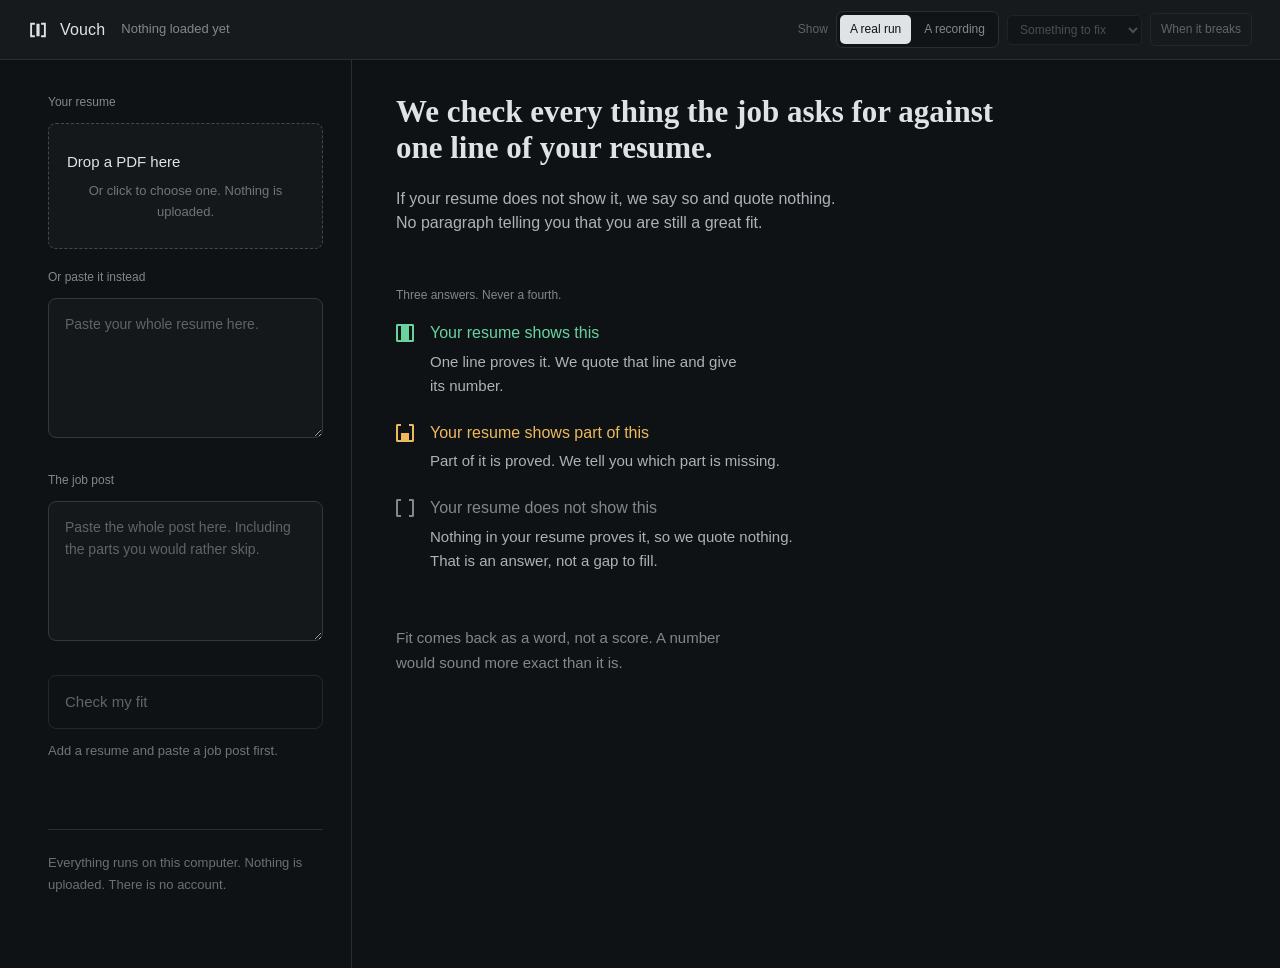
==== commit 329728dc: "Upload a PDF from the page, and make a recording impossible to miss The resume is a file now, not so" ====
--- a/web/index.html
+++ b/web/index.html
@@ -37,8 +37,8 @@
     <span class="demo-label">Show</span>
 
     <div class="segment" role="radiogroup" aria-label="Where the answers come from">
-      <label><input type="radio" name="mode" value="fixture" checked><span>A recording</span></label>
-      <label><input type="radio" name="mode" value="live"><span>A real run</span></label>
+      <label><input type="radio" name="mode" value="live" checked><span>A real run</span></label>
+      <label><input type="radio" name="mode" value="fixture"><span>A recording</span></label>
     </div>
 
     <label class="offscreen" for="fixture">Which recording</label>
@@ -52,16 +52,52 @@
   </div>
 </header>
 
+<!-- brief 0019. A recording is the default, and a radio button in the corner
+     was the only sign of it. This is the extension's amber FIXTURES flag on the
+     page: while a recording is showing it is across the top, it stays there
+     when the page is scrolled, and switching to a real run removes it. -->
+<div id="recording" class="recording" hidden>
+  <span class="recording-word">A recording</span>
+  <span class="recording-says">This answer was recorded earlier. It has nothing
+    to do with the post in the box.</span>
+</div>
+
 <div class="frame">
 
   <!-- ============================ SET UP THE RUN ============================ -->
   <aside class="rail">
 
-    <section class="rail-block">
-      <label class="rail-label" for="resume">Your resume</label>
+    <!-- A PDF is how a resume actually exists. The paste box stays underneath
+         it: it is the fallback if an upload fails in front of people, and the
+         recordings are driven through it. -->
+    <section id="resume-block" class="rail-block">
+      <p class="rail-label">Your resume</p>
+
+      <button id="drop" class="drop" type="button">
+        <span class="drop-line">Drop a PDF here</span>
+        <span class="drop-sub">Or click to choose one. Nothing is uploaded.</span>
+      </button>
+      <input id="file" class="offscreen" type="file"
+             accept=".pdf,.txt,application/pdf,text/plain">
+
+      <div id="resume-card" class="resume-card" hidden>
+        <p id="resume-name" class="resume-name"></p>
+        <p id="resume-meta" class="resume-meta"></p>
+        <p id="resume-repaired" class="resume-repaired"></p>
+        <div class="resume-actions">
+          <button id="resume-open" class="linky" type="button">See how we read it &rarr;</button>
+          <button id="resume-drop" class="linky" type="button">Stop using this file</button>
+        </div>
+      </div>
+
+      <div id="upload-wrong" class="upload-wrong" hidden></div>
+
+      <label class="rail-sub" for="resume">Or paste it instead</label>
       <textarea id="resume" spellcheck="false"
                 placeholder="Paste your whole resume here."></textarea>
       <p id="resume-foot" class="rail-foot" hidden></p>
+      <p id="resume-clash" class="rail-note" hidden>The file above is what we will
+        check. Stop using it if you want this box checked instead.</p>
     </section>
 
     <section class="rail-block">
@@ -120,11 +156,29 @@
       <p class="intro-tail">Fit comes back as a word, not a score. A number would sound more exact than it is.</p>
     </section>
 
+    <!-- ---------- how we read your resume ---------- -->
+    <section id="resume-view" class="resume-view" hidden>
+      <div class="resume-view-head">
+        <h2 id="resume-view-title"></h2>
+        <button id="resume-back" class="linky" type="button">&larr; Back to the answer</button>
+      </div>
+      <p class="resume-view-lead">This is the text we read, with the line numbers we
+        quote. If a line looks wrong here, that is why an answer looks wrong. The
+        coloured lines were quoted in the last run.</p>
+      <div id="repairs" class="repairs" hidden></div>
+      <div id="resume-lines" class="resume-lines"></div>
+    </section>
+
     <!-- ---------- something went wrong ---------- -->
     <section id="banner" class="wrong" hidden></section>
 
     <!-- ---------- the answer ---------- -->
     <section id="audit" class="audit" hidden>
+
+      <!-- brief 0019. The banner is off the top of a screenshot of the answer,
+           so the answer carries its own mark. Inside #audit and above #live, so
+           it sits over the working and over the finished answer both. -->
+      <p id="audit-recording" class="answer-recording" hidden>A recording &middot; nothing below came from the post in the box</p>
 
       <!-- while it is working -->
       <div id="live" class="live" hidden>
--- a/web/styles.css
+++ b/web/styles.css
@@ -382,6 +382,67 @@
   font-size: var(--v-text-body);
   line-height: var(--v-lh-quote);
   color: var(--v-ink-3);
+}
+
+/* ============================================================================
+   YOU ARE LOOKING AT A RECORDING                              brief 0019
+   ----------------------------------------------------------------------------
+   Amber, because tokens.css section 2 gives the design exactly one warning
+   hue and this is it -- the same --v-partly the extension's FIXTURES flag
+   uses. It is the SOLID colour, not --v-partly-wash: a wash is 0.242
+   lightness against a 0.180 ground, which is legible at a desk and invisible
+   from two metres, and two metres is the whole requirement.
+
+   Ink on it is --v-ink-on-light. tokens.css has no "ink on the warning
+   colour" role; that one is the only dark-on-bright role there is, and
+   --v-partly sits within 0.1 lightness of --v-ink, which is what it was
+   measured against. Reported in docs/reports/0019.
+   ========================================================================= */
+
+.recording {
+  position: sticky;
+  top: var(--v-header-h);
+  z-index: 19;               /* under the header, over everything else */
+  display: flex;
+  align-items: baseline;
+  gap: var(--v-s-4);
+  flex-wrap: wrap;
+  padding: 12px var(--v-rail-pad-x);
+  background: var(--v-partly);
+  color: var(--v-ink-on-light);
+}
+
+.recording-word {
+  flex: none;
+  font-size: var(--v-text-lead);
+  font-weight: var(--v-weight-medium);
+  line-height: var(--v-lh-tight);
+  letter-spacing: 0.08em;
+  text-transform: uppercase;
+}
+
+.recording-says {
+  font-size: var(--v-text-note);
+  line-height: var(--v-lh-note);
+  text-wrap: pretty;
+}
+
+/* The same thing again, inside the answer, because the banner is off the top
+   of a screenshot that contains only the answer. Smaller: the banner is the
+   one that has to carry the room, this one only has to travel with the
+   picture. */
+.answer-recording {
+  align-self: flex-start;
+  margin: 0 0 var(--v-s-5);
+  padding: 5px var(--v-s-3);
+  border-radius: var(--v-radius-pill);
+  background: var(--v-partly);
+  color: var(--v-ink-on-light);
+  font-size: var(--v-text-label);
+  font-weight: var(--v-weight-medium);
+  line-height: var(--v-lh-label);
+  letter-spacing: 0.08em;
+  text-transform: uppercase;
 }
 
 /* ============================================================================
@@ -795,3 +856,247 @@
   .demo { flex-wrap: wrap; flex: 1 1 100%; }
   .header-note { flex: 1 1 100%; }
 }
+
+/* ============================================================================
+   THE RESUME AS A FILE
+   ----------------------------------------------------------------------------
+   Brief 0017. A PDF is how a resume actually exists; the paste box under this
+   stays because it is the fallback when an upload fails in front of people.
+
+   Web.dc.html draws the drop zone and the card. --v-bg-205's own comment in
+   tokens.css names the drop zone, so this is the value it was written for.
+   ========================================================================= */
+
+.drop {
+  font: inherit;
+  display: flex;
+  flex-direction: column;
+  gap: 7px;
+  width: 100%;
+  padding: 26px 18px;
+  text-align: center;
+  cursor: pointer;
+  color: var(--v-ink);
+  background: var(--v-bg-205);
+  border: 1px dashed var(--v-line-strong);
+  border-radius: var(--v-radius-3);
+}
+.drop-line { font-size: var(--v-text-body); }
+.drop-sub  { font-size: var(--page-note); color: var(--v-ink-560); }
+
+/* Dragging a file over it. Not the rose: nothing is being worked on yet, this
+   is a plain hover. */
+.drop:hover, .drop.over {
+  background: var(--v-bg-2);
+  border-color: var(--v-ink-4);
+}
+
+/* While the file is being read. This one IS the app working, so it is rose. */
+.drop.reading {
+  color: var(--v-agent-bright);
+  border-style: solid;
+  border-color: var(--v-agent-dim);
+  background: var(--v-agent-wash);
+  cursor: default;
+}
+.drop.reading .drop-sub { color: var(--v-ink-800); }
+
+.resume-card {
+  display: flex;
+  flex-direction: column;
+  gap: var(--v-s-1);
+  padding: 14px 16px;
+  background: var(--v-bg-2);
+  border-radius: var(--v-radius-3);
+}
+.resume-name {
+  margin: 0;
+  font-size: var(--v-text-body);
+  overflow: hidden;
+  text-overflow: ellipsis;
+  white-space: nowrap;
+}
+.resume-meta { margin: 0; font-size: var(--page-note); color: var(--v-ink-3); }
+
+/* The repair count. It is free, it is the most interesting thing in the rail,
+   and it is the only place a person learns the PDF arrived damaged. */
+.resume-repaired {
+  margin: var(--v-s-2) 0 0;
+  font-size: var(--page-note);
+  line-height: var(--v-lh-body);
+  color: var(--v-ink);
+}
+
+.resume-actions {
+  display: flex;
+  flex-direction: column;
+  align-items: flex-start;
+}
+
+/* A button that reads as a link. The artboard draws these with no box at all;
+   --v-tap-min is what keeps them clickable. */
+button.linky {
+  font: inherit;
+  font-size: var(--page-note);
+  min-height: var(--v-tap-min);
+  padding: 0;
+  text-align: left;
+  color: var(--v-ink-2);
+  background: none;
+  border: none;
+  cursor: pointer;
+}
+button.linky:hover { color: var(--v-ink); }
+
+/* An upload we would not take. Calm, and never a stack trace. */
+.upload-wrong {
+  padding: 14px 16px;
+  background: var(--v-error-code-page);
+  border-radius: var(--v-radius-3);
+}
+.upload-wrong .what {
+  margin: 0;
+  font-size: var(--v-text-body);
+  line-height: var(--v-lh-body);
+  color: var(--v-error);
+  text-wrap: pretty;
+}
+.upload-wrong .do {
+  margin: 7px 0 0;
+  font-size: var(--page-note);
+  line-height: var(--v-lh-body);
+  color: var(--v-error-text);
+  text-wrap: pretty;
+}
+
+.rail-sub {
+  margin: var(--v-s-2) 0 0;
+  font-size: var(--v-text-label);
+  line-height: var(--v-lh-label);
+  color: var(--v-ink-3);
+}
+
+/* ============================================================================
+   HOW WE READ YOUR RESUME
+   ----------------------------------------------------------------------------
+   The numbers here are the numbers a verdict cites -- both come out of
+   index_resume in the backend. This view is where a person checks that.
+
+   Web.dc.html caps this column at 800px. tokens.css has no such step, so this
+   uses --v-answer-max (760px) rather than invent one. Reported.
+   ========================================================================= */
+
+.resume-view { display: flex; flex-direction: column; max-width: var(--v-answer-max); }
+
+.resume-view-head {
+  display: flex;
+  align-items: baseline;
+  justify-content: space-between;
+  gap: var(--v-s-4);
+  flex-wrap: wrap;
+}
+.resume-view-head h2 {
+  margin: 0;
+  font-family: var(--v-font-display);
+  font-weight: var(--v-weight-bold);
+  font-size: var(--v-text-section);
+  line-height: var(--v-lh-section);
+  overflow-wrap: anywhere;
+}
+.resume-view-lead {
+  margin: 0 0 var(--v-s-5);
+  max-width: 58ch;
+  font-size: var(--v-text-body);
+  line-height: var(--v-lh-body);
+  color: var(--v-ink-700);
+  text-wrap: pretty;
+}
+
+/* ---- what repair changed ------------------------------------------------ */
+
+.repairs { margin-bottom: var(--v-s-5); }
+
+.repair-hint {
+  margin: var(--v-s-3) 0 0;
+  max-width: 58ch;
+  font-size: var(--page-note);
+  line-height: var(--v-lh-body);
+  color: var(--v-ink-560);
+  text-wrap: pretty;
+}
+
+.repair-list { display: flex; flex-direction: column; gap: var(--v-s-5); margin-top: var(--v-s-5); }
+
+.repair { display: flex; flex-direction: column; gap: var(--v-s-2); }
+.repair-kind {
+  margin: 0;
+  font-size: var(--v-text-body);
+  line-height: var(--v-lh-body);
+  color: var(--v-ink-2);
+  text-wrap: pretty;
+}
+
+/* ---- the lines, numbered ------------------------------------------------ */
+
+.resume-legend {
+  margin: 0 0 var(--v-s-3);
+  max-width: 58ch;
+  font-size: var(--page-note);
+  line-height: var(--v-lh-body);
+  color: var(--v-ink-560);
+  text-wrap: pretty;
+}
+
+.resume-lines {
+  padding: var(--v-s-4) 0;
+  background: var(--v-bg-205);
+  border-radius: var(--v-radius-4);
+  overflow: hidden;
+}
+
+.rline {
+  display: flex;
+  gap: 10px;
+  padding: 1px 18px 1px 0;
+  border-left: var(--v-quote-edge) solid transparent;
+}
+.rline .n,
+.rline .t {
+  font-family: var(--v-font-mono);
+  font-weight: var(--v-weight-regular);
+  line-height: var(--v-lh-resume);
+}
+.rline .n {
+  width: 46px;
+  flex: none;
+  text-align: right;
+  font-size: var(--v-text-label);
+  color: var(--v-ink-4);
+  user-select: none;
+}
+.rline .t {
+  min-width: 0;
+  font-size: var(--v-text-quote);
+  color: var(--v-ink);
+  white-space: pre-wrap;   /* the resume's own spacing, character for character */
+}
+.rline.blank .t { color: var(--v-ink-4); }
+
+/* A line that was quoted in the last run, in that answer's colour. This is the
+   whole point of the view: a verdict says line 77, and here is line 77. */
+.rline.evidenced        { background: var(--v-shown-wash);  border-left-color: var(--v-shown);  }
+.rline.partly_evidenced { background: var(--v-partly-wash); border-left-color: var(--v-partly); }
+.rline.not_evidenced    { background: var(--v-not-wash);    border-left-color: var(--v-not);    }
+.rline.quoted .n { color: var(--v-ink-2); }
+
+/* The mark on a line repair put back together. A glyph, not a colour: the
+   three answer colours are spoken for, and rose means "working right now". */
+.rline .fixed {
+  flex: none;
+  width: 14px;
+  font-family: var(--v-font-mono);
+  font-size: var(--v-text-label);
+  line-height: var(--v-lh-resume);
+  color: var(--v-ink-3);
+  user-select: none;
+}
